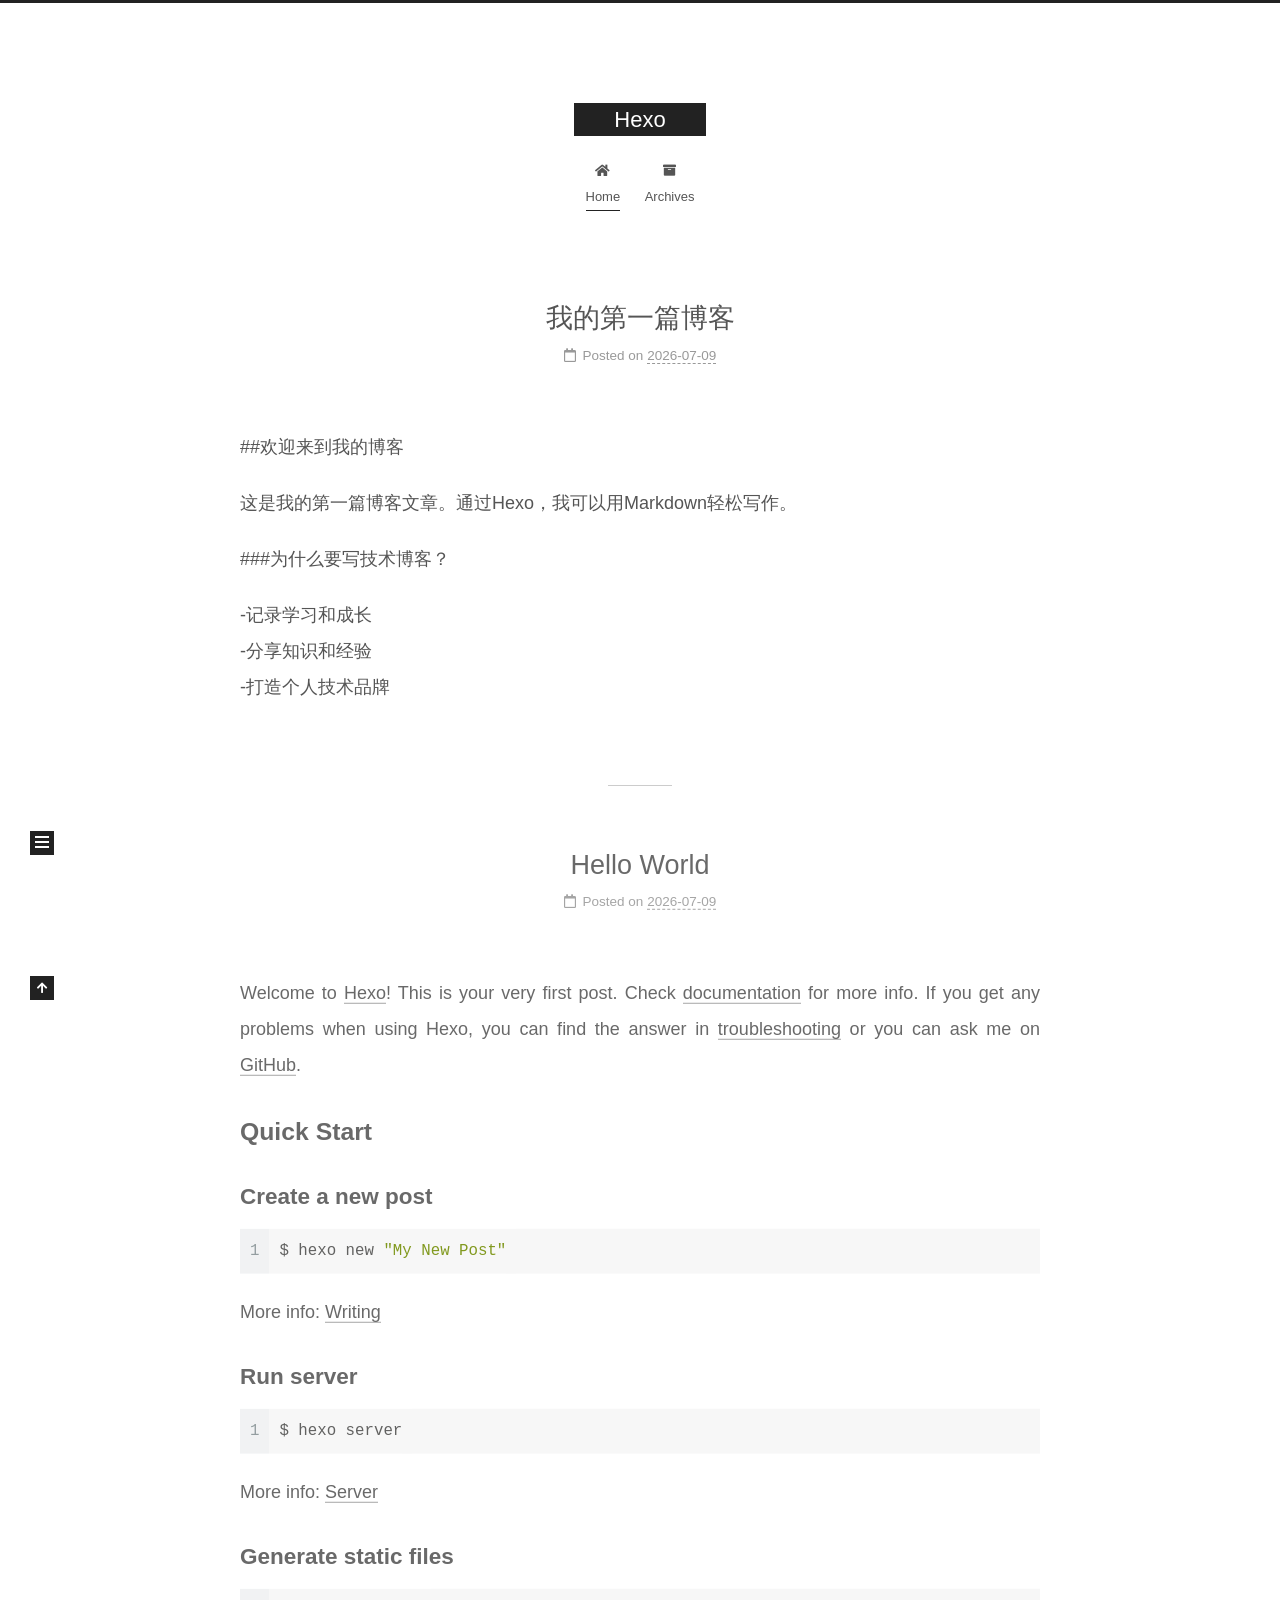
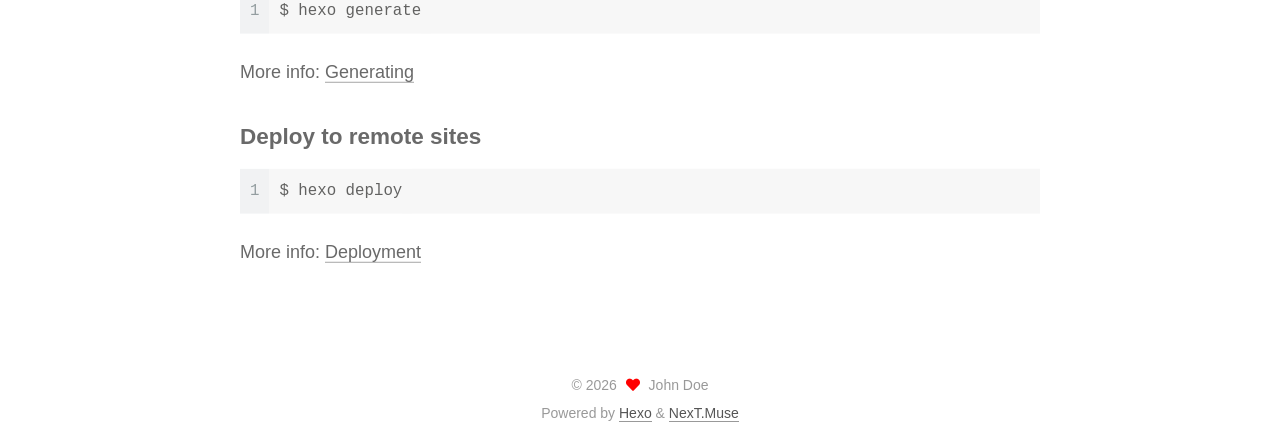
==== index.html @ 569d0880 "Site updated: 2026-07-10 00:35:17" ====
<!DOCTYPE html>
<html lang="en">
<head>
  <meta charset="UTF-8">
<meta name="viewport" content="width=device-width, initial-scale=1, maximum-scale=2">
<meta name="theme-color" content="#222">
<meta name="generator" content="Hexo 8.1.2">
  <link rel="apple-touch-icon" sizes="180x180" href="/images/apple-touch-icon-next.png">
  <link rel="icon" type="image/png" sizes="32x32" href="/images/favicon-32x32-next.png">
  <link rel="icon" type="image/png" sizes="16x16" href="/images/favicon-16x16-next.png">
  <link rel="mask-icon" href="/images/logo.svg" color="#222">

<link rel="stylesheet" href="/css/main.css">


<link rel="stylesheet" href="/lib/font-awesome/css/all.min.css">

<script id="hexo-configurations">
    var NexT = window.NexT || {};
    var CONFIG = {"hostname":"example.com","root":"/","scheme":"Muse","version":"7.8.0","exturl":false,"sidebar":{"position":"left","display":"post","padding":18,"offset":12,"onmobile":false},"copycode":{"enable":false,"show_result":false,"style":null},"back2top":{"enable":true,"sidebar":false,"scrollpercent":false},"bookmark":{"enable":false,"color":"#222","save":"auto"},"fancybox":false,"mediumzoom":false,"lazyload":false,"pangu":false,"comments":{"style":"tabs","active":null,"storage":true,"lazyload":false,"nav":null},"algolia":{"hits":{"per_page":10},"labels":{"input_placeholder":"Search for Posts","hits_empty":"We didn't find any results for the search: ${query}","hits_stats":"${hits} results found in ${time} ms"}},"localsearch":{"enable":false,"trigger":"auto","top_n_per_article":1,"unescape":false,"preload":false},"motion":{"enable":true,"async":false,"transition":{"post_block":"fadeIn","post_header":"slideDownIn","post_body":"slideDownIn","coll_header":"slideLeftIn","sidebar":"slideUpIn"}}};
  </script>

  <meta property="og:type" content="website">
<meta property="og:title" content="Hexo">
<meta property="og:url" content="http://example.com/index.html">
<meta property="og:site_name" content="Hexo">
<meta property="og:locale" content="en_US">
<meta property="article:author" content="John Doe">
<meta name="twitter:card" content="summary">

<link rel="canonical" href="http://example.com/">


<script id="page-configurations">
  // https://hexo.io/docs/variables.html
  CONFIG.page = {
    sidebar: "",
    isHome : true,
    isPost : false,
    lang   : 'en'
  };
</script>

  <title>Hexo</title>
  






  <noscript>
  <style>
  .use-motion .brand,
  .use-motion .menu-item,
  .sidebar-inner,
  .use-motion .post-block,
  .use-motion .pagination,
  .use-motion .comments,
  .use-motion .post-header,
  .use-motion .post-body,
  .use-motion .collection-header { opacity: initial; }

  .use-motion .site-title,
  .use-motion .site-subtitle {
    opacity: initial;
    top: initial;
  }

  .use-motion .logo-line-before i { left: initial; }
  .use-motion .logo-line-after i { right: initial; }
  </style>
</noscript>

</head>

<body itemscope itemtype="http://schema.org/WebPage">
  <div class="container use-motion">
    <div class="headband"></div>

    <header class="header" itemscope itemtype="http://schema.org/WPHeader">
      <div class="header-inner"><div class="site-brand-container">
  <div class="site-nav-toggle">
    <div class="toggle" aria-label="Toggle navigation bar">
      <span class="toggle-line toggle-line-first"></span>
      <span class="toggle-line toggle-line-middle"></span>
      <span class="toggle-line toggle-line-last"></span>
    </div>
  </div>

  <div class="site-meta">

    <a href="/" class="brand" rel="start">
      <span class="logo-line-before"><i></i></span>
      <h1 class="site-title">Hexo</h1>
      <span class="logo-line-after"><i></i></span>
    </a>
  </div>

  <div class="site-nav-right">
    <div class="toggle popup-trigger">
    </div>
  </div>
</div>




<nav class="site-nav">
  <ul id="menu" class="main-menu menu">
        <li class="menu-item menu-item-home">

    <a href="/" rel="section"><i class="fa fa-home fa-fw"></i>Home</a>

  </li>
        <li class="menu-item menu-item-archives">

    <a href="/archives/" rel="section"><i class="fa fa-archive fa-fw"></i>Archives</a>

  </li>
  </ul>
</nav>




</div>
    </header>

    
  <div class="back-to-top">
    <i class="fa fa-arrow-up"></i>
    <span>0%</span>
  </div>


    <main class="main">
      <div class="main-inner">
        <div class="content-wrap">
          

          <div class="content index posts-expand">
            
      
  
  
  <article itemscope itemtype="http://schema.org/Article" class="post-block" lang="en">
    <link itemprop="mainEntityOfPage" href="http://example.com/2026/07/09/%E6%88%91%E7%9A%84%E7%AC%AC%E4%B8%80%E7%AF%87%E5%8D%9A%E5%AE%A2/">

    <span hidden itemprop="author" itemscope itemtype="http://schema.org/Person">
      <meta itemprop="image" content="/images/avatar.gif">
      <meta itemprop="name" content="John Doe">
      <meta itemprop="description" content="">
    </span>

    <span hidden itemprop="publisher" itemscope itemtype="http://schema.org/Organization">
      <meta itemprop="name" content="Hexo">
    </span>
      <header class="post-header">
        <h2 class="post-title" itemprop="name headline">
          
            <a href="/2026/07/09/%E6%88%91%E7%9A%84%E7%AC%AC%E4%B8%80%E7%AF%87%E5%8D%9A%E5%AE%A2/" class="post-title-link" itemprop="url">我的第一篇博客</a>
        </h2>

        <div class="post-meta">
            <span class="post-meta-item">
              <span class="post-meta-item-icon">
                <i class="far fa-calendar"></i>
              </span>
              <span class="post-meta-item-text">Posted on</span>
              

              <time title="Created: 2026-07-09 19:30:33 / Modified: 23:44:43" itemprop="dateCreated datePublished" datetime="2026-07-09T19:30:33+08:00">2026-07-09</time>
            </span>

          

        </div>
      </header>

    
    
    
    <div class="post-body" itemprop="articleBody">

      
          <p>##欢迎来到我的博客</p>
<p>这是我的第一篇博客文章。通过Hexo，我可以用Markdown轻松写作。</p>
<p>###为什么要写技术博客？</p>
<p>-记录学习和成长<br>-分享知识和经验<br>-打造个人技术品牌</p>

      
    </div>

    
    
    
      <footer class="post-footer">
        <div class="post-eof"></div>
      </footer>
  </article>
  
  
  

      
  
  
  <article itemscope itemtype="http://schema.org/Article" class="post-block" lang="en">
    <link itemprop="mainEntityOfPage" href="http://example.com/2026/07/09/hello-world/">

    <span hidden itemprop="author" itemscope itemtype="http://schema.org/Person">
      <meta itemprop="image" content="/images/avatar.gif">
      <meta itemprop="name" content="John Doe">
      <meta itemprop="description" content="">
    </span>

    <span hidden itemprop="publisher" itemscope itemtype="http://schema.org/Organization">
      <meta itemprop="name" content="Hexo">
    </span>
      <header class="post-header">
        <h2 class="post-title" itemprop="name headline">
          
            <a href="/2026/07/09/hello-world/" class="post-title-link" itemprop="url">Hello World</a>
        </h2>

        <div class="post-meta">
            <span class="post-meta-item">
              <span class="post-meta-item-icon">
                <i class="far fa-calendar"></i>
              </span>
              <span class="post-meta-item-text">Posted on</span>

              <time title="Created: 2026-07-09 19:27:24" itemprop="dateCreated datePublished" datetime="2026-07-09T19:27:24+08:00">2026-07-09</time>
            </span>

          

        </div>
      </header>

    
    
    
    <div class="post-body" itemprop="articleBody">

      
          <p>Welcome to <a target="_blank" rel="noopener" href="https://hexo.io/">Hexo</a>! This is your very first post. Check <a target="_blank" rel="noopener" href="https://hexo.io/docs/">documentation</a> for more info. If you get any problems when using Hexo, you can find the answer in <a target="_blank" rel="noopener" href="https://hexo.io/docs/troubleshooting.html">troubleshooting</a> or you can ask me on <a target="_blank" rel="noopener" href="https://github.com/hexojs/hexo/issues">GitHub</a>.</p>
<h2 id="Quick-Start"><a href="#Quick-Start" class="headerlink" title="Quick Start"></a>Quick Start</h2><h3 id="Create-a-new-post"><a href="#Create-a-new-post" class="headerlink" title="Create a new post"></a>Create a new post</h3><figure class="highlight bash"><table><tr><td class="gutter"><pre><span class="line">1</span><br></pre></td><td class="code"><pre><span class="line">$ hexo new <span class="string">&quot;My New Post&quot;</span></span><br></pre></td></tr></table></figure>

<p>More info: <a target="_blank" rel="noopener" href="https://hexo.io/docs/writing.html">Writing</a></p>
<h3 id="Run-server"><a href="#Run-server" class="headerlink" title="Run server"></a>Run server</h3><figure class="highlight bash"><table><tr><td class="gutter"><pre><span class="line">1</span><br></pre></td><td class="code"><pre><span class="line">$ hexo server</span><br></pre></td></tr></table></figure>

<p>More info: <a target="_blank" rel="noopener" href="https://hexo.io/docs/server.html">Server</a></p>
<h3 id="Generate-static-files"><a href="#Generate-static-files" class="headerlink" title="Generate static files"></a>Generate static files</h3><figure class="highlight bash"><table><tr><td class="gutter"><pre><span class="line">1</span><br></pre></td><td class="code"><pre><span class="line">$ hexo generate</span><br></pre></td></tr></table></figure>

<p>More info: <a target="_blank" rel="noopener" href="https://hexo.io/docs/generating.html">Generating</a></p>
<h3 id="Deploy-to-remote-sites"><a href="#Deploy-to-remote-sites" class="headerlink" title="Deploy to remote sites"></a>Deploy to remote sites</h3><figure class="highlight bash"><table><tr><td class="gutter"><pre><span class="line">1</span><br></pre></td><td class="code"><pre><span class="line">$ hexo deploy</span><br></pre></td></tr></table></figure>

<p>More info: <a target="_blank" rel="noopener" href="https://hexo.io/docs/one-command-deployment.html">Deployment</a></p>

      
    </div>

    
    
    
      <footer class="post-footer">
        <div class="post-eof"></div>
      </footer>
  </article>
  
  
  


  



          </div>
          

<script>
  window.addEventListener('tabs:register', () => {
    let { activeClass } = CONFIG.comments;
    if (CONFIG.comments.storage) {
      activeClass = localStorage.getItem('comments_active') || activeClass;
    }
    if (activeClass) {
      let activeTab = document.querySelector(`a[href="#comment-${activeClass}"]`);
      if (activeTab) {
        activeTab.click();
      }
    }
  });
  if (CONFIG.comments.storage) {
    window.addEventListener('tabs:click', event => {
      if (!event.target.matches('.tabs-comment .tab-content .tab-pane')) return;
      let commentClass = event.target.classList[1];
      localStorage.setItem('comments_active', commentClass);
    });
  }
</script>

        </div>
          
  
  <div class="toggle sidebar-toggle">
    <span class="toggle-line toggle-line-first"></span>
    <span class="toggle-line toggle-line-middle"></span>
    <span class="toggle-line toggle-line-last"></span>
  </div>

  <aside class="sidebar">
    <div class="sidebar-inner">

      <ul class="sidebar-nav motion-element">
        <li class="sidebar-nav-toc">
          Table of Contents
        </li>
        <li class="sidebar-nav-overview">
          Overview
        </li>
      </ul>

      <!--noindex-->
      <div class="post-toc-wrap sidebar-panel">
      </div>
      <!--/noindex-->

      <div class="site-overview-wrap sidebar-panel">
        <div class="site-author motion-element" itemprop="author" itemscope itemtype="http://schema.org/Person">
  <p class="site-author-name" itemprop="name">John Doe</p>
  <div class="site-description" itemprop="description"></div>
</div>
<div class="site-state-wrap motion-element">
  <nav class="site-state">
      <div class="site-state-item site-state-posts">
          <a href="/archives/">
        
          <span class="site-state-item-count">2</span>
          <span class="site-state-item-name">posts</span>
        </a>
      </div>
  </nav>
</div>



      </div>

    </div>
  </aside>
  <div id="sidebar-dimmer"></div>


      </div>
    </main>

    <footer class="footer">
      <div class="footer-inner">
        

        

<div class="copyright">
  
  &copy; 
  <span itemprop="copyrightYear">2026</span>
  <span class="with-love">
    <i class="fa fa-heart"></i>
  </span>
  <span class="author" itemprop="copyrightHolder">John Doe</span>
</div>
  <div class="powered-by">Powered by <a href="https://hexo.io/" class="theme-link" rel="noopener" target="_blank">Hexo</a> & <a href="https://muse.theme-next.org/" class="theme-link" rel="noopener" target="_blank">NexT.Muse</a>
  </div>

        








      </div>
    </footer>
  </div>

  
  <script src="/lib/anime.min.js"></script>
  <script src="/lib/velocity/velocity.min.js"></script>
  <script src="/lib/velocity/velocity.ui.min.js"></script>

<script src="/js/utils.js"></script>

<script src="/js/motion.js"></script>


<script src="/js/schemes/muse.js"></script>


<script src="/js/next-boot.js"></script>




  















  

  

</body>
</html>
---- css/main.css ----
:root {
  --body-bg-color: #fff;
  --content-bg-color: #fff;
  --card-bg-color: #f5f5f5;
  --text-color: #555;
  --blockquote-color: #666;
  --link-color: #555;
  --link-hover-color: #222;
  --brand-color: #fff;
  --brand-hover-color: #fff;
  --table-row-odd-bg-color: #f9f9f9;
  --table-row-hover-bg-color: #f5f5f5;
  --menu-item-bg-color: #f5f5f5;
  --btn-default-bg: #222;
  --btn-default-color: #fff;
  --btn-default-border-color: #222;
  --btn-default-hover-bg: #fff;
  --btn-default-hover-color: #222;
  --btn-default-hover-border-color: #222;
}
html {
  line-height: 1.15; /* 1 */
  -webkit-text-size-adjust: 100%; /* 2 */
}
body {
  margin: 0;
}
main {
  display: block;
}
h1 {
  font-size: 2em;
  margin: 0.67em 0;
}
hr {
  box-sizing: content-box; /* 1 */
  height: 0; /* 1 */
  overflow: visible; /* 2 */
}
pre {
  font-family: monospace, monospace; /* 1 */
  font-size: 1em; /* 2 */
}
a {
  background: transparent;
}
abbr[title] {
  border-bottom: none; /* 1 */
  text-decoration: underline; /* 2 */
  text-decoration: underline dotted; /* 2 */
}
b,
strong {
  font-weight: bolder;
}
code,
kbd,
samp {
  font-family: monospace, monospace; /* 1 */
  font-size: 1em; /* 2 */
}
small {
  font-size: 80%;
}
sub,
sup {
  font-size: 75%;
  line-height: 0;
  position: relative;
  vertical-align: baseline;
}
sub {
  bottom: -0.25em;
}
sup {
  top: -0.5em;
}
img {
  border-style: none;
}
button,
input,
optgroup,
select,
textarea {
  font-family: inherit; /* 1 */
  font-size: 100%; /* 1 */
  line-height: 1.15; /* 1 */
  margin: 0; /* 2 */
}
button,
input {
/* 1 */
  overflow: visible;
}
button,
select {
/* 1 */
  text-transform: none;
}
button,
[type='button'],
[type='reset'],
[type='submit'] {
  -webkit-appearance: button;
}
button::-moz-focus-inner,
[type='button']::-moz-focus-inner,
[type='reset']::-moz-focus-inner,
[type='submit']::-moz-focus-inner {
  border-style: none;
  padding: 0;
}
button:-moz-focusring,
[type='button']:-moz-focusring,
[type='reset']:-moz-focusring,
[type='submit']:-moz-focusring {
  outline: 1px dotted ButtonText;
}
fieldset {
  padding: 0.35em 0.75em 0.625em;
}
legend {
  box-sizing: border-box; /* 1 */
  color: inherit; /* 2 */
  display: table; /* 1 */
  max-width: 100%; /* 1 */
  padding: 0; /* 3 */
  white-space: normal; /* 1 */
}
progress {
  vertical-align: baseline;
}
textarea {
  overflow: auto;
}
[type='checkbox'],
[type='radio'] {
  box-sizing: border-box; /* 1 */
  padding: 0; /* 2 */
}
[type='number']::-webkit-inner-spin-button,
[type='number']::-webkit-outer-spin-button {
  height: auto;
}
[type='search'] {
  outline-offset: -2px; /* 2 */
  -webkit-appearance: textfield; /* 1 */
}
[type='search']::-webkit-search-decoration {
  -webkit-appearance: none;
}
::-webkit-file-upload-button {
  font: inherit; /* 2 */
  -webkit-appearance: button; /* 1 */
}
details {
  display: block;
}
summary {
  display: list-item;
}
template {
  display: none;
}
[hidden] {
  display: none;
}
::selection {
  background: #262a30;
  color: #eee;
}
html,
body {
  height: 100%;
}
body {
  background: var(--body-bg-color);
  color: var(--text-color);
  font-family: 'Lato', "PingFang SC", "Microsoft YaHei", sans-serif;
  font-size: 1em;
  line-height: 2;
}
@media (max-width: 991px) {
  body {
    padding-left: 0 !important;
    padding-right: 0 !important;
  }
}
h1,
h2,
h3,
h4,
h5,
h6 {
  font-family: 'Lato', "PingFang SC", "Microsoft YaHei", sans-serif;
  font-weight: bold;
  line-height: 1.5;
  margin: 20px 0 15px;
}
h1 {
  font-size: 1.5em;
}
h2 {
  font-size: 1.375em;
}
h3 {
  font-size: 1.25em;
}
h4 {
  font-size: 1.125em;
}
h5 {
  font-size: 1em;
}
h6 {
  font-size: 0.875em;
}
p {
  margin: 0 0 20px 0;
}
a,
span.exturl {
  border-bottom: 1px solid #999;
  color: var(--link-color);
  outline: 0;
  text-decoration: none;
  overflow-wrap: break-word;
  word-wrap: break-word;
  cursor: pointer;
}
a:hover,
span.exturl:hover {
  border-bottom-color: var(--link-hover-color);
  color: var(--link-hover-color);
}
iframe,
img,
video {
  display: block;
  margin-left: auto;
  margin-right: auto;
  max-width: 100%;
}
hr {
  background-image: repeating-linear-gradient(-45deg, #ddd, #ddd 4px, transparent 4px, transparent 8px);
  border: 0;
  height: 3px;
  margin: 40px 0;
}
blockquote {
  border-left: 4px solid #ddd;
  color: var(--blockquote-color);
  margin: 0;
  padding: 0 15px;
}
blockquote cite::before {
  content: '-';
  padding: 0 5px;
}
dt {
  font-weight: bold;
}
dd {
  margin: 0;
  padding: 0;
}
kbd {
  background-color: #f5f5f5;
  background-image: linear-gradient(#eee, #fff, #eee);
  border: 1px solid #ccc;
  border-radius: 0.2em;
  box-shadow: 0.1em 0.1em 0.2em rgba(0,0,0,0.1);
  color: #555;
  font-family: inherit;
  padding: 0.1em 0.3em;
  white-space: nowrap;
}
.table-container {
  overflow: auto;
}
table {
  border-collapse: collapse;
  border-spacing: 0;
  font-size: 0.875em;
  margin: 0 0 20px 0;
  width: 100%;
}
tbody tr:nth-of-type(odd) {
  background: var(--table-row-odd-bg-color);
}
tbody tr:hover {
  background: var(--table-row-hover-bg-color);
}
caption,
th,
td {
  font-weight: normal;
  padding: 8px;
  vertical-align: middle;
}
th,
td {
  border: 1px solid #ddd;
  border-bottom: 3px solid #ddd;
}
th {
  font-weight: 700;
  padding-bottom: 10px;
}
td {
  border-bottom-width: 1px;
}
.btn {
  background: var(--btn-default-bg);
  border: 2px solid var(--btn-default-border-color);
  border-radius: 0;
  color: var(--btn-default-color);
  display: inline-block;
  font-size: 0.875em;
  line-height: 2;
  padding: 0 20px;
  text-decoration: none;
  transition-property: background-color;
  transition-delay: 0s;
  transition-duration: 0.2s;
  transition-timing-function: ease-in-out;
}
.btn:hover {
  background: var(--btn-default-hover-bg);
  border-color: var(--btn-default-hover-border-color);
  color: var(--btn-default-hover-color);
}
.btn + .btn {
  margin: 0 0 8px 8px;
}
.btn .fa-fw {
  text-align: left;
  width: 1.285714285714286em;
}
.toggle {
  line-height: 0;
}
.toggle .toggle-line {
  background: #fff;
  display: inline-block;
  height: 2px;
  left: 0;
  position: relative;
  top: 0;
  transition: all 0.4s;
  vertical-align: top;
  width: 100%;
}
.toggle .toggle-line:not(:first-child) {
  margin-top: 3px;
}
.toggle.toggle-arrow .toggle-line-first {
  left: 50%;
  top: 2px;
  transform: rotate(45deg);
  width: 50%;
}
.toggle.toggle-arrow .toggle-line-middle {
  left: 2px;
  width: 90%;
}
.toggle.toggle-arrow .toggle-line-last {
  left: 50%;
  top: -2px;
  transform: rotate(-45deg);
  width: 50%;
}
.toggle.toggle-close .toggle-line-first {
  transform: rotate(-45deg);
  top: 5px;
}
.toggle.toggle-close .toggle-line-middle {
  opacity: 0;
}
.toggle.toggle-close .toggle-line-last {
  transform: rotate(45deg);
  top: -5px;
}
.highlight,
pre {
  background: #f7f7f7;
  color: #4d4d4c;
  line-height: 1.6;
  margin: 0 auto 20px;
}
pre,
code {
  font-family: consolas, Menlo, monospace, "PingFang SC", "Microsoft YaHei";
}
code {
  background: #eee;
  border-radius: 3px;
  color: #555;
  padding: 2px 4px;
  overflow-wrap: break-word;
  word-wrap: break-word;
}
.highlight *::selection {
  background: #d6d6d6;
}
.highlight pre {
  border: 0;
  margin: 0;
  padding: 10px 0;
}
.highlight table {
  border: 0;
  margin: 0;
  width: auto;
}
.highlight td {
  border: 0;
  padding: 0;
}
.highlight figcaption {
  background: #eff2f3;
  color: #4d4d4c;
  display: flex;
  font-size: 0.875em;
  justify-content: space-between;
  line-height: 1.2;
  padding: 0.5em;
}
.highlight figcaption a {
  color: #4d4d4c;
}
.highlight figcaption a:hover {
  border-bottom-color: #4d4d4c;
}
.highlight .gutter {
  -moz-user-select: none;
  -ms-user-select: none;
  -webkit-user-select: none;
  user-select: none;
}
.highlight .gutter pre {
  background: #eff2f3;
  color: #869194;
  padding-left: 10px;
  padding-right: 10px;
  text-align: right;
}
.highlight .code pre {
  background: #f7f7f7;
  padding-left: 10px;
  width: 100%;
}
.gist table {
  width: auto;
}
.gist table td {
  border: 0;
}
pre {
  overflow: auto;
  padding: 10px;
}
pre code {
  background: none;
  color: #4d4d4c;
  font-size: 0.875em;
  padding: 0;
  text-shadow: none;
}
pre .deletion {
  background: #fdd;
}
pre .addition {
  background: #dfd;
}
pre .meta {
  color: #eab700;
  -moz-user-select: none;
  -ms-user-select: none;
  -webkit-user-select: none;
  user-select: none;
}
pre .comment {
  color: #8e908c;
}
pre .variable,
pre .attribute,
pre .tag,
pre .name,
pre .regexp,
pre .ruby .constant,
pre .xml .tag .title,
pre .xml .pi,
pre .xml .doctype,
pre .html .doctype,
pre .css .id,
pre .css .class,
pre .css .pseudo {
  color: #c82829;
}
pre .number,
pre .preprocessor,
pre .built_in,
pre .builtin-name,
pre .literal,
pre .params,
pre .constant,
pre .command {
  color: #f5871f;
}
pre .ruby .class .title,
pre .css .rules .attribute,
pre .string,
pre .symbol,
pre .value,
pre .inheritance,
pre .header,
pre .ruby .symbol,
pre .xml .cdata,
pre .special,
pre .formula {
  color: #718c00;
}
pre .title,
pre .css .hexcolor {
  color: #3e999f;
}
pre .function,
pre .python .decorator,
pre .python .title,
pre .ruby .function .title,
pre .ruby .title .keyword,
pre .perl .sub,
pre .javascript .title,
pre .coffeescript .title {
  color: #4271ae;
}
pre .keyword,
pre .javascript .function {
  color: #8959a8;
}
.blockquote-center {
  border-left: none;
  margin: 40px 0;
  padding: 0;
  position: relative;
  text-align: center;
}
.blockquote-center .fa {
  display: block;
  opacity: 0.6;
  position: absolute;
  width: 100%;
}
.blockquote-center .fa-quote-left {
  border-top: 1px solid #ccc;
  text-align: left;
  top: -20px;
}
.blockquote-center .fa-quote-right {
  border-bottom: 1px solid #ccc;
  text-align: right;
  bottom: -20px;
}
.blockquote-center p,
.blockquote-center div {
  text-align: center;
}
.post-body .group-picture img {
  margin: 0 auto;
  padding: 0 3px;
}
.group-picture-row {
  margin-bottom: 6px;
  overflow: hidden;
}
.group-picture-column {
  float: left;
  margin-bottom: 10px;
}
.post-body .label {
  color: #555;
  display: inline;
  padding: 0 2px;
}
.post-body .label.default {
  background: #f0f0f0;
}
.post-body .label.primary {
  background: #efe6f7;
}
.post-body .label.info {
  background: #e5f2f8;
}
.post-body .label.success {
  background: #e7f4e9;
}
.post-body .label.warning {
  background: #fcf6e1;
}
.post-body .label.danger {
  background: #fae8eb;
}
.post-body .tabs {
  margin-bottom: 20px;
}
.post-body .tabs,
.tabs-comment {
  display: block;
  padding-top: 10px;
  position: relative;
}
.post-body .tabs ul.nav-tabs,
.tabs-comment ul.nav-tabs {
  display: flex;
  flex-wrap: wrap;
  margin: 0;
  margin-bottom: -1px;
  padding: 0;
}
@media (max-width: 413px) {
  .post-body .tabs ul.nav-tabs,
  .tabs-comment ul.nav-tabs {
    display: block;
    margin-bottom: 5px;
  }
}
.post-body .tabs ul.nav-tabs li.tab,
.tabs-comment ul.nav-tabs li.tab {
  border-bottom: 1px solid #ddd;
  border-left: 1px solid transparent;
  border-right: 1px solid transparent;
  border-top: 3px solid transparent;
  flex-grow: 1;
  list-style-type: none;
  border-radius: 0 0 0 0;
}
@media (max-width: 413px) {
  .post-body .tabs ul.nav-tabs li.tab,
  .tabs-comment ul.nav-tabs li.tab {
    border-bottom: 1px solid transparent;
    border-left: 3px solid transparent;
    border-right: 1px solid transparent;
    border-top: 1px solid transparent;
  }
}
@media (max-width: 413px) {
  .post-body .tabs ul.nav-tabs li.tab,
  .tabs-comment ul.nav-tabs li.tab {
    border-radius: 0;
  }
}
.post-body .tabs ul.nav-tabs li.tab a,
.tabs-comment ul.nav-tabs li.tab a {
  border-bottom: initial;
  display: block;
  line-height: 1.8;
  outline: 0;
  padding: 0.25em 0.75em;
  text-align: center;
  transition-delay: 0s;
  transition-duration: 0.2s;
  transition-timing-function: ease-out;
}
.post-body .tabs ul.nav-tabs li.tab a i,
.tabs-comment ul.nav-tabs li.tab a i {
  width: 1.285714285714286em;
}
.post-body .tabs ul.nav-tabs li.tab.active,
.tabs-comment ul.nav-tabs li.tab.active {
  border-bottom: 1px solid transparent;
  border-left: 1px solid #ddd;
  border-right: 1px solid #ddd;
  border-top: 3px solid #fc6423;
}
@media (max-width: 413px) {
  .post-body .tabs ul.nav-tabs li.tab.active,
  .tabs-comment ul.nav-tabs li.tab.active {
    border-bottom: 1px solid #ddd;
    border-left: 3px solid #fc6423;
    border-right: 1px solid #ddd;
    border-top: 1px solid #ddd;
  }
}
.post-body .tabs ul.nav-tabs li.tab.active a,
.tabs-comment ul.nav-tabs li.tab.active a {
  color: var(--link-color);
  cursor: default;
}
.post-body .tabs .tab-content .tab-pane,
.tabs-comment .tab-content .tab-pane {
  border: 1px solid #ddd;
  border-top: 0;
  padding: 20px 20px 0 20px;
  border-radius: 0;
}
.post-body .tabs .tab-content .tab-pane:not(.active),
.tabs-comment .tab-content .tab-pane:not(.active) {
  display: none;
}
.post-body .tabs .tab-content .tab-pane.active,
.tabs-comment .tab-content .tab-pane.active {
  display: block;
}
.post-body .tabs .tab-content .tab-pane.active:nth-of-type(1),
.tabs-comment .tab-content .tab-pane.active:nth-of-type(1) {
  border-radius: 0 0 0 0;
}
@media (max-width: 413px) {
  .post-body .tabs .tab-content .tab-pane.active:nth-of-type(1),
  .tabs-comment .tab-content .tab-pane.active:nth-of-type(1) {
    border-radius: 0;
  }
}
.post-body .note {
  border-radius: 3px;
  margin-bottom: 20px;
  padding: 1em;
  position: relative;
  border: 1px solid #eee;
  border-left-width: 5px;
}
.post-body .note h2,
.post-body .note h3,
.post-body .note h4,
.post-body .note h5,
.post-body .note h6 {
  margin-top: 0;
  border-bottom: initial;
  margin-bottom: 0;
  padding-top: 0;
}
.post-body .note p:first-child,
.post-body .note ul:first-child,
.post-body .note ol:first-child,
.post-body .note table:first-child,
.post-body .note pre:first-child,
.post-body .note blockquote:first-child,
.post-body .note img:first-child {
  margin-top: 0;
}
.post-body .note p:last-child,
.post-body .note ul:last-child,
.post-body .note ol:last-child,
.post-body .note table:last-child,
.post-body .note pre:last-child,
.post-body .note blockquote:last-child,
.post-body .note img:last-child {
  margin-bottom: 0;
}
.post-body .note.default {
  border-left-color: #777;
}
.post-body .note.default h2,
.post-body .note.default h3,
.post-body .note.default h4,
.post-body .note.default h5,
.post-body .note.default h6 {
  color: #777;
}
.post-body .note.primary {
  border-left-color: #6f42c1;
}
.post-body .note.primary h2,
.post-body .note.primary h3,
.post-body .note.primary h4,
.post-body .note.primary h5,
.post-body .note.primary h6 {
  color: #6f42c1;
}
.post-body .note.info {
  border-left-color: #428bca;
}
.post-body .note.info h2,
.post-body .note.info h3,
.post-body .note.info h4,
.post-body .note.info h5,
.post-body .note.info h6 {
  color: #428bca;
}
.post-body .note.success {
  border-left-color: #5cb85c;
}
.post-body .note.success h2,
.post-body .note.success h3,
.post-body .note.success h4,
.post-body .note.success h5,
.post-body .note.success h6 {
  color: #5cb85c;
}
.post-body .note.warning {
  border-left-color: #f0ad4e;
}
.post-body .note.warning h2,
.post-body .note.warning h3,
.post-body .note.warning h4,
.post-body .note.warning h5,
.post-body .note.warning h6 {
  color: #f0ad4e;
}
.post-body .note.danger {
  border-left-color: #d9534f;
}
.post-body .note.danger h2,
.post-body .note.danger h3,
.post-body .note.danger h4,
.post-body .note.danger h5,
.post-body .note.danger h6 {
  color: #d9534f;
}
.pagination .prev,
.pagination .next,
.pagination .page-number,
.pagination .space {
  display: inline-block;
  margin: 0 10px;
  padding: 0 11px;
  position: relative;
  top: -1px;
}
@media (max-width: 767px) {
  .pagination .prev,
  .pagination .next,
  .pagination .page-number,
  .pagination .space {
    margin: 0 5px;
  }
}
.pagination {
  border-top: 1px solid #eee;
  margin: 120px 0 0;
  text-align: center;
}
.pagination .prev,
.pagination .next,
.pagination .page-number {
  border-bottom: 0;
  border-top: 1px solid #eee;
  transition-property: border-color;
  transition-delay: 0s;
  transition-duration: 0.2s;
  transition-timing-function: ease-in-out;
}
.pagination .prev:hover,
.pagination .next:hover,
.pagination .page-number:hover {
  border-top-color: #222;
}
.pagination .space {
  margin: 0;
  padding: 0;
}
.pagination .prev {
  margin-left: 0;
}
.pagination .next {
  margin-right: 0;
}
.pagination .page-number.current {
  background: #ccc;
  border-top-color: #ccc;
  color: #fff;
}
@media (max-width: 767px) {
  .pagination {
    border-top: none;
  }
  .pagination .prev,
  .pagination .next,
  .pagination .page-number {
    border-bottom: 1px solid #eee;
    border-top: 0;
    margin-bottom: 10px;
    padding: 0 10px;
  }
  .pagination .prev:hover,
  .pagination .next:hover,
  .pagination .page-number:hover {
    border-bottom-color: #222;
  }
}
.comments {
  margin-top: 60px;
  overflow: hidden;
}
.comment-button-group {
  display: flex;
  flex-wrap: wrap-reverse;
  justify-content: center;
  margin: 1em 0;
}
.comment-button-group .comment-button {
  margin: 0.1em 0.2em;
}
.comment-button-group .comment-button.active {
  background: var(--btn-default-hover-bg);
  border-color: var(--btn-default-hover-border-color);
  color: var(--btn-default-hover-color);
}
.comment-position {
  display: none;
}
.comment-position.active {
  display: block;
}
.tabs-comment {
  background: var(--content-bg-color);
  margin-top: 4em;
  padding-top: 0;
}
.tabs-comment .comments {
  border: 0;
  box-shadow: none;
  margin-top: 0;
  padding-top: 0;
}
.container {
  min-height: 100%;
  position: relative;
}
.main-inner {
  margin: 0 auto;
  width: 700px;
}
@media (min-width: 1200px) {
  .main-inner {
    width: 800px;
  }
}
@media (min-width: 1600px) {
  .main-inner {
    width: 900px;
  }
}
@media (max-width: 767px) {
  .content-wrap {
    padding: 0 20px;
  }
}
.header {
  background: transparent;
}
.header-inner {
  margin: 0 auto;
  width: 700px;
}
@media (min-width: 1200px) {
  .header-inner {
    width: 800px;
  }
}
@media (min-width: 1600px) {
  .header-inner {
    width: 900px;
  }
}
.site-brand-container {
  display: flex;
  flex-shrink: 0;
  padding: 0 10px;
}
.headband {
  background: #222;
  height: 3px;
}
.site-meta {
  flex-grow: 1;
  text-align: center;
}
@media (max-width: 767px) {
  .site-meta {
    text-align: center;
  }
}
.brand {
  border-bottom: none;
  color: var(--brand-color);
  display: inline-block;
  line-height: 1.375em;
  padding: 0 40px;
  position: relative;
}
.brand:hover {
  color: var(--brand-hover-color);
}
.site-title {
  font-family: 'Lato', "PingFang SC", "Microsoft YaHei", sans-serif;
  font-size: 1.375em;
  font-weight: normal;
  margin: 0;
}
.site-subtitle {
  color: #999;
  font-size: 0.8125em;
  margin: 10px 0;
}
.use-motion .brand {
  opacity: 0;
}
.use-motion .site-title,
.use-motion .site-subtitle,
.use-motion .custom-logo-image {
  opacity: 0;
  position: relative;
  top: -10px;
}
.site-nav-toggle,
.site-nav-right {
  display: none;
}
@media (max-width: 767px) {
  .site-nav-toggle,
  .site-nav-right {
    display: flex;
    flex-direction: column;
    justify-content: center;
  }
}
.site-nav-toggle .toggle,
.site-nav-right .toggle {
  color: var(--text-color);
  padding: 10px;
  width: 22px;
}
.site-nav-toggle .toggle .toggle-line,
.site-nav-right .toggle .toggle-line {
  background: var(--text-color);
  border-radius: 1px;
}
.site-nav {
  display: block;
}
@media (max-width: 767px) {
  .site-nav {
    clear: both;
    display: none;
  }
}
.site-nav.site-nav-on {
  display: block;
}
.menu {
  margin-top: 20px;
  padding-left: 0;
  text-align: center;
}
.menu-item {
  display: inline-block;
  list-style: none;
  margin: 0 10px;
}
@media (max-width: 767px) {
  .menu-item {
    display: block;
    margin-top: 10px;
  }
  .menu-item.menu-item-search {
    display: none;
  }
}
.menu-item a,
.menu-item span.exturl {
  border-bottom: 0;
  display: block;
  font-size: 0.8125em;
  transition-property: border-color;
  transition-delay: 0s;
  transition-duration: 0.2s;
  transition-timing-function: ease-in-out;
}
@media (hover: none) {
  .menu-item a:hover,
  .menu-item span.exturl:hover {
    border-bottom-color: transparent !important;
  }
}
.menu-item .fa,
.menu-item .fab,
.menu-item .far,
.menu-item .fas {
  margin-right: 8px;
}
.menu-item .badge {
  display: inline-block;
  font-weight: bold;
  line-height: 1;
  margin-left: 0.35em;
  margin-top: 0.35em;
  text-align: center;
  white-space: nowrap;
}
@media (max-width: 767px) {
  .menu-item .badge {
    float: right;
    margin-left: 0;
  }
}
.menu-item-active a,
.menu .menu-item a:hover,
.menu .menu-item span.exturl:hover {
  background: var(--menu-item-bg-color);
}
.use-motion .menu-item {
  opacity: 0;
}
.sidebar {
  background: #222;
  bottom: 0;
  box-shadow: inset 0 2px 6px #000;
  position: fixed;
  top: 0;
}
@media (max-width: 991px) {
  .sidebar {
    display: none;
  }
}
.sidebar-inner {
  color: #999;
  padding: 18px 10px;
  text-align: center;
}
.cc-license {
  margin-top: 10px;
  text-align: center;
}
.cc-license .cc-opacity {
  border-bottom: none;
  opacity: 0.7;
}
.cc-license .cc-opacity:hover {
  opacity: 0.9;
}
.cc-license img {
  display: inline-block;
}
.site-author-image {
  border: 2px solid #333;
  display: block;
  margin: 0 auto;
  max-width: 96px;
  padding: 2px;
}
.site-author-name {
  color: #f5f5f5;
  font-weight: normal;
  margin: 5px 0 0;
  text-align: center;
}
.site-description {
  color: #999;
  font-size: 1em;
  margin-top: 5px;
  text-align: center;
}
.links-of-author {
  margin-top: 15px;
}
.links-of-author a,
.links-of-author span.exturl {
  border-bottom-color: #555;
  display: inline-block;
  font-size: 0.8125em;
  margin-bottom: 10px;
  margin-right: 10px;
  vertical-align: middle;
}
.links-of-author a::before,
.links-of-author span.exturl::before {
  background: #99009a;
  border-radius: 50%;
  content: ' ';
  display: inline-block;
  height: 4px;
  margin-right: 3px;
  vertical-align: middle;
  width: 4px;
}
.sidebar-button {
  margin-top: 15px;
}
.sidebar-button a {
  border: 1px solid #fc6423;
  border-radius: 4px;
  color: #fc6423;
  display: inline-block;
  padding: 0 15px;
}
.sidebar-button a .fa,
.sidebar-button a .fab,
.sidebar-button a .far,
.sidebar-button a .fas {
  margin-right: 5px;
}
.sidebar-button a:hover {
  background: #fc6423;
  border: 1px solid #fc6423;
  color: #fff;
}
.sidebar-button a:hover .fa,
.sidebar-button a:hover .fab,
.sidebar-button a:hover .far,
.sidebar-button a:hover .fas {
  color: #fff;
}
.links-of-blogroll {
  font-size: 0.8125em;
  margin-top: 10px;
}
.links-of-blogroll-title {
  font-size: 0.875em;
  font-weight: 600;
  margin-top: 0;
}
.links-of-blogroll-list {
  list-style: none;
  margin: 0;
  padding: 0;
}
#sidebar-dimmer {
  display: none;
}
@media (max-width: 767px) {
  #sidebar-dimmer {
    background: #000;
    display: block;
    height: 100%;
    left: 100%;
    opacity: 0;
    position: fixed;
    top: 0;
    width: 100%;
    z-index: 1100;
  }
  .sidebar-active + #sidebar-dimmer {
    opacity: 0.7;
    transform: translateX(-100%);
    transition: opacity 0.5s;
  }
}
.sidebar-nav {
  margin: 0;
  padding-bottom: 20px;
  padding-left: 0;
}
.sidebar-nav li {
  border-bottom: 1px solid transparent;
  color: #666;
  cursor: pointer;
  display: inline-block;
  font-size: 0.875em;
}
.sidebar-nav li.sidebar-nav-overview {
  margin-left: 10px;
}
.sidebar-nav li:hover {
  color: #f5f5f5;
}
.sidebar-nav .sidebar-nav-active {
  border-bottom-color: #87daff;
  color: #87daff;
}
.sidebar-nav .sidebar-nav-active:hover {
  color: #87daff;
}
.sidebar-panel {
  display: none;
  overflow-x: hidden;
  overflow-y: auto;
}
.sidebar-panel-active {
  display: block;
}
.sidebar-toggle {
  background: #222;
  bottom: 45px;
  cursor: pointer;
  height: 14px;
  left: 30px;
  padding: 5px;
  position: fixed;
  width: 14px;
  z-index: 1300;
}
@media (max-width: 991px) {
  .sidebar-toggle {
    left: 20px;
    opacity: 0.8;
    display: none;
  }
}
.sidebar-toggle:hover .toggle-line {
  background: #87daff;
}
.post-toc {
  font-size: 0.875em;
}
.post-toc ol {
  list-style: none;
  margin: 0;
  padding: 0 2px 5px 10px;
  text-align: left;
}
.post-toc ol > ol {
  padding-left: 0;
}
.post-toc ol a {
  transition-property: all;
  transition-delay: 0s;
  transition-duration: 0.2s;
  transition-timing-function: ease-in-out;
}
.post-toc .nav-item {
  line-height: 1.8;
  overflow: hidden;
  text-overflow: ellipsis;
  white-space: nowrap;
}
.post-toc .nav .nav-child {
  display: none;
}
.post-toc .nav .active > .nav-child {
  display: block;
}
.post-toc .nav .active-current > .nav-child {
  display: block;
}
.post-toc .nav .active-current > .nav-child > .nav-item {
  display: block;
}
.post-toc .nav .active > a {
  border-bottom-color: #87daff;
  color: #87daff;
}
.post-toc .nav .active-current > a {
  color: #87daff;
}
.post-toc .nav .active-current > a:hover {
  color: #87daff;
}
.site-state {
  display: flex;
  justify-content: center;
  line-height: 1.4;
  margin-top: 10px;
  overflow: hidden;
  text-align: center;
  white-space: nowrap;
}
.site-state-item {
  padding: 0 15px;
}
.site-state-item:not(:first-child) {
  border-left: 1px solid #333;
}
.site-state-item a {
  border-bottom: none;
}
.site-state-item-count {
  display: block;
  font-size: 1.25em;
  font-weight: 600;
  text-align: center;
}
.site-state-item-name {
  color: inherit;
  font-size: 0.875em;
}
.footer {
  color: #999;
  font-size: 0.875em;
  padding: 20px 0;
}
.footer.footer-fixed {
  bottom: 0;
  left: 0;
  position: absolute;
  right: 0;
}
.footer-inner {
  box-sizing: border-box;
  margin: 0 auto;
  text-align: center;
  width: 700px;
}
@media (min-width: 1200px) {
  .footer-inner {
    width: 800px;
  }
}
@media (min-width: 1600px) {
  .footer-inner {
    width: 900px;
  }
}
.languages {
  display: inline-block;
  font-size: 1.125em;
  position: relative;
}
.languages .lang-select-label span {
  margin: 0 0.5em;
}
.languages .lang-select {
  height: 100%;
  left: 0;
  opacity: 0;
  position: absolute;
  top: 0;
  width: 100%;
}
.with-love {
  color: #ff0000;
  display: inline-block;
  margin: 0 5px;
}
.powered-by,
.theme-info {
  display: inline-block;
}
@-moz-keyframes iconAnimate {
  0%, 100% {
    transform: scale(1);
  }
  10%, 30% {
    transform: scale(0.9);
  }
  20%, 40%, 60%, 80% {
    transform: scale(1.1);
  }
  50%, 70% {
    transform: scale(1.1);
  }
}
@-webkit-keyframes iconAnimate {
  0%, 100% {
    transform: scale(1);
  }
  10%, 30% {
    transform: scale(0.9);
  }
  20%, 40%, 60%, 80% {
    transform: scale(1.1);
  }
  50%, 70% {
    transform: scale(1.1);
  }
}
@-o-keyframes iconAnimate {
  0%, 100% {
    transform: scale(1);
  }
  10%, 30% {
    transform: scale(0.9);
  }
  20%, 40%, 60%, 80% {
    transform: scale(1.1);
  }
  50%, 70% {
    transform: scale(1.1);
  }
}
@keyframes iconAnimate {
  0%, 100% {
    transform: scale(1);
  }
  10%, 30% {
    transform: scale(0.9);
  }
  20%, 40%, 60%, 80% {
    transform: scale(1.1);
  }
  50%, 70% {
    transform: scale(1.1);
  }
}
.back-to-top {
  font-size: 12px;
  text-align: center;
  transition-delay: 0s;
  transition-duration: 0.2s;
  transition-timing-function: ease-in-out;
}
.back-to-top {
  background: #222;
  bottom: -100px;
  box-sizing: border-box;
  color: #fff;
  cursor: pointer;
  left: 30px;
  opacity: 1;
  padding: 0 6px;
  position: fixed;
  transition-property: bottom;
  z-index: 1300;
  width: 24px;
}
.back-to-top span {
  display: none;
}
.back-to-top:hover {
  color: #87daff;
}
.back-to-top.back-to-top-on {
  bottom: 19px;
}
@media (max-width: 991px) {
  .back-to-top {
    left: 20px;
    opacity: 0.8;
  }
}
.post-body {
  font-family: 'Lato', "PingFang SC", "Microsoft YaHei", sans-serif;
  overflow-wrap: break-word;
  word-wrap: break-word;
}
@media (min-width: 1200px) {
  .post-body {
    font-size: 1.125em;
  }
}
.post-body .exturl .fa {
  font-size: 0.875em;
  margin-left: 4px;
}
.post-body .image-caption,
.post-body .figure .caption {
  color: #999;
  font-size: 0.875em;
  font-weight: bold;
  line-height: 1;
  margin: -20px auto 15px;
  text-align: center;
}
.post-sticky-flag {
  display: inline-block;
  transform: rotate(30deg);
}
.post-button {
  margin-top: 40px;
  text-align: center;
}
.use-motion .post-block,
.use-motion .pagination,
.use-motion .comments {
  opacity: 0;
}
.use-motion .post-header {
  opacity: 0;
}
.use-motion .post-body {
  opacity: 0;
}
.use-motion .collection-header {
  opacity: 0;
}
.posts-collapse {
  margin-left: 35px;
  position: relative;
}
@media (max-width: 767px) {
  .posts-collapse {
    margin-left: 0px;
    margin-right: 0px;
  }
}
.posts-collapse .collection-title {
  font-size: 1.125em;
  position: relative;
}
.posts-collapse .collection-title::before {
  background: #999;
  border: 1px solid #fff;
  border-radius: 50%;
  content: ' ';
  height: 10px;
  left: 0;
  margin-left: -6px;
  margin-top: -4px;
  position: absolute;
  top: 50%;
  width: 10px;
}
.posts-collapse .collection-year {
  font-size: 1.5em;
  font-weight: bold;
  margin: 60px 0;
  position: relative;
}
.posts-collapse .collection-year::before {
  background: #bbb;
  border-radius: 50%;
  content: ' ';
  height: 8px;
  left: 0;
  margin-left: -4px;
  margin-top: -4px;
  position: absolute;
  top: 50%;
  width: 8px;
}
.posts-collapse .collection-header {
  display: block;
  margin: 0 0 0 20px;
}
.posts-collapse .collection-header small {
  color: #bbb;
  margin-left: 5px;
}
.posts-collapse .post-header {
  border-bottom: 1px dashed #ccc;
  margin: 30px 0;
  padding-left: 15px;
  position: relative;
  transition-property: border;
  transition-delay: 0s;
  transition-duration: 0.2s;
  transition-timing-function: ease-in-out;
}
.posts-collapse .post-header::before {
  background: #bbb;
  border: 1px solid #fff;
  border-radius: 50%;
  content: ' ';
  height: 6px;
  left: 0;
  margin-left: -4px;
  position: absolute;
  top: 0.75em;
  transition-property: background;
  width: 6px;
  transition-delay: 0s;
  transition-duration: 0.2s;
  transition-timing-function: ease-in-out;
}
.posts-collapse .post-header:hover {
  border-bottom-color: #666;
}
.posts-collapse .post-header:hover::before {
  background: #222;
}
.posts-collapse .post-meta {
  display: inline;
  font-size: 0.75em;
  margin-right: 10px;
}
.posts-collapse .post-title {
  display: inline;
}
.posts-collapse .post-title a,
.posts-collapse .post-title span.exturl {
  border-bottom: none;
  color: var(--link-color);
}
.posts-collapse .post-title .fa-external-link-alt {
  font-size: 0.875em;
  margin-left: 5px;
}
.posts-collapse::before {
  background: #f5f5f5;
  content: ' ';
  height: 100%;
  left: 0;
  margin-left: -2px;
  position: absolute;
  top: 1.25em;
  width: 4px;
}
.post-eof {
  background: #ccc;
  height: 1px;
  margin: 80px auto 60px;
  text-align: center;
  width: 8%;
}
.post-block:last-of-type .post-eof {
  display: none;
}
.content {
  padding-top: 40px;
}
@media (min-width: 992px) {
  .post-body {
    text-align: justify;
  }
}
@media (max-width: 991px) {
  .post-body {
    text-align: justify;
  }
}
.post-body h1,
.post-body h2,
.post-body h3,
.post-body h4,
.post-body h5,
.post-body h6 {
  padding-top: 10px;
}
.post-body h1 .header-anchor,
.post-body h2 .header-anchor,
.post-body h3 .header-anchor,
.post-body h4 .header-anchor,
.post-body h5 .header-anchor,
.post-body h6 .header-anchor {
  border-bottom-style: none;
  color: #ccc;
  float: right;
  margin-left: 10px;
  visibility: hidden;
}
.post-body h1 .header-anchor:hover,
.post-body h2 .header-anchor:hover,
.post-body h3 .header-anchor:hover,
.post-body h4 .header-anchor:hover,
.post-body h5 .header-anchor:hover,
.post-body h6 .header-anchor:hover {
  color: inherit;
}
.post-body h1:hover .header-anchor,
.post-body h2:hover .header-anchor,
.post-body h3:hover .header-anchor,
.post-body h4:hover .header-anchor,
.post-body h5:hover .header-anchor,
.post-body h6:hover .header-anchor {
  visibility: visible;
}
.post-body iframe,
.post-body img,
.post-body video {
  margin-bottom: 20px;
}
.post-body .video-container {
  height: 0;
  margin-bottom: 20px;
  overflow: hidden;
  padding-top: 75%;
  position: relative;
  width: 100%;
}
.post-body .video-container iframe,
.post-body .video-container object,
.post-body .video-container embed {
  height: 100%;
  left: 0;
  margin: 0;
  position: absolute;
  top: 0;
  width: 100%;
}
.post-gallery {
  align-items: center;
  display: grid;
  grid-gap: 10px;
  grid-template-columns: 1fr 1fr 1fr;
  margin-bottom: 20px;
}
@media (max-width: 767px) {
  .post-gallery {
    grid-template-columns: 1fr 1fr;
  }
}
.post-gallery a {
  border: 0;
}
.post-gallery img {
  margin: 0;
}
.posts-expand .post-header {
  font-size: 1.125em;
}
.posts-expand .post-title {
  font-size: 1.5em;
  font-weight: normal;
  margin: initial;
  text-align: center;
  overflow-wrap: break-word;
  word-wrap: break-word;
}
.posts-expand .post-title-link {
  border-bottom: none;
  color: var(--link-color);
  display: inline-block;
  position: relative;
  vertical-align: top;
}
.posts-expand .post-title-link::before {
  background: var(--link-color);
  bottom: 0;
  content: '';
  height: 2px;
  left: 0;
  position: absolute;
  transform: scaleX(0);
  visibility: hidden;
  width: 100%;
  transition-delay: 0s;
  transition-duration: 0.2s;
  transition-timing-function: ease-in-out;
}
.posts-expand .post-title-link:hover::before {
  transform: scaleX(1);
  visibility: visible;
}
.posts-expand .post-title-link .fa-external-link-alt {
  font-size: 0.875em;
  margin-left: 5px;
}
.posts-expand .post-meta {
  color: #999;
  font-family: 'Lato', "PingFang SC", "Microsoft YaHei", sans-serif;
  font-size: 0.75em;
  margin: 3px 0 60px 0;
  text-align: center;
}
.posts-expand .post-meta .post-description {
  font-size: 0.875em;
  margin-top: 2px;
}
.posts-expand .post-meta time {
  border-bottom: 1px dashed #999;
  cursor: pointer;
}
.post-meta .post-meta-item + .post-meta-item::before {
  content: '|';
  margin: 0 0.5em;
}
.post-meta-divider {
  margin: 0 0.5em;
}
.post-meta-item-icon {
  margin-right: 3px;
}
@media (max-width: 991px) {
  .post-meta-item-icon {
    display: inline-block;
  }
}
@media (max-width: 991px) {
  .post-meta-item-text {
    display: none;
  }
}
.post-nav {
  border-top: 1px solid #eee;
  display: flex;
  justify-content: space-between;
  margin-top: 15px;
  padding: 10px 5px 0;
}
.post-nav-item {
  flex: 1;
}
.post-nav-item a {
  border-bottom: none;
  display: block;
  font-size: 0.875em;
  line-height: 1.6;
  position: relative;
}
.post-nav-item a:active {
  top: 2px;
}
.post-nav-item .fa {
  font-size: 0.75em;
}
.post-nav-item:first-child {
  margin-right: 15px;
}
.post-nav-item:first-child .fa {
  margin-right: 5px;
}
.post-nav-item:last-child {
  margin-left: 15px;
  text-align: right;
}
.post-nav-item:last-child .fa {
  margin-left: 5px;
}
.rtl.post-body p,
.rtl.post-body a,
.rtl.post-body h1,
.rtl.post-body h2,
.rtl.post-body h3,
.rtl.post-body h4,
.rtl.post-body h5,
.rtl.post-body h6,
.rtl.post-body li,
.rtl.post-body ul,
.rtl.post-body ol {
  direction: rtl;
  font-family: UKIJ Ekran;
}
.rtl.post-title {
  font-family: UKIJ Ekran;
}
.post-tags {
  margin-top: 40px;
  text-align: center;
}
.post-tags a {
  display: inline-block;
  font-size: 0.8125em;
}
.post-tags a:not(:last-child) {
  margin-right: 10px;
}
.post-widgets {
  border-top: 1px solid #eee;
  margin-top: 15px;
  text-align: center;
}
.wp_rating {
  height: 20px;
  line-height: 20px;
  margin-top: 10px;
  padding-top: 6px;
  text-align: center;
}
.social-like {
  display: flex;
  font-size: 0.875em;
  justify-content: center;
  text-align: center;
}
.reward-container {
  margin: 20px auto;
  padding: 10px 0;
  text-align: center;
  width: 90%;
}
.reward-container button {
  background: transparent;
  border: 1px solid #fc6423;
  border-radius: 0;
  color: #fc6423;
  cursor: pointer;
  line-height: 2;
  outline: 0;
  padding: 0 15px;
  vertical-align: text-top;
}
.reward-container button:hover {
  background: #fc6423;
  border: 1px solid transparent;
  color: #fa9366;
}
#qr {
  padding-top: 20px;
}
#qr a {
  border: 0;
}
#qr img {
  display: inline-block;
  margin: 0.8em 2em 0 2em;
  max-width: 100%;
  width: 180px;
}
#qr p {
  text-align: center;
}
.category-all-page .category-all-title {
  text-align: center;
}
.category-all-page .category-all {
  margin-top: 20px;
}
.category-all-page .category-list {
  list-style: none;
  margin: 0;
  padding: 0;
}
.category-all-page .category-list-item {
  margin: 5px 10px;
}
.category-all-page .category-list-count {
  color: #bbb;
}
.category-all-page .category-list-count::before {
  content: ' (';
  display: inline;
}
.category-all-page .category-list-count::after {
  content: ') ';
  display: inline;
}
.category-all-page .category-list-child {
  padding-left: 10px;
}
.event-list {
  padding: 0;
}
.event-list hr {
  background: #222;
  margin: 20px 0 45px 0;
}
.event-list hr::after {
  background: #222;
  color: #fff;
  content: 'NOW';
  display: inline-block;
  font-weight: bold;
  padding: 0 5px;
  text-align: right;
}
.event-list .event {
  background: #222;
  margin: 20px 0;
  min-height: 40px;
  padding: 15px 0 15px 10px;
}
.event-list .event .event-summary {
  color: #fff;
  margin: 0;
  padding-bottom: 3px;
}
.event-list .event .event-summary::before {
  animation: dot-flash 1s alternate infinite ease-in-out;
  color: #fff;
  content: '\f111';
  display: inline-block;
  font-size: 10px;
  margin-right: 25px;
  vertical-align: middle;
  font-family: 'Font Awesome 5 Free';
  font-weight: 900;
}
.event-list .event .event-relative-time {
  color: #bbb;
  display: inline-block;
  font-size: 12px;
  font-weight: normal;
  padding-left: 12px;
}
.event-list .event .event-details {
  color: #fff;
  display: block;
  line-height: 18px;
  margin-left: 56px;
  padding-bottom: 6px;
  padding-top: 3px;
  text-indent: -24px;
}
.event-list .event .event-details::before {
  color: #fff;
  display: inline-block;
  margin-right: 9px;
  text-align: center;
  text-indent: 0;
  width: 14px;
  font-family: 'Font Awesome 5 Free';
  font-weight: 900;
}
.event-list .event .event-details.event-location::before {
  content: '\f041';
}
.event-list .event .event-details.event-duration::before {
  content: '\f017';
}
.event-list .event-past {
  background: #f5f5f5;
}
.event-list .event-past .event-summary,
.event-list .event-past .event-details {
  color: #bbb;
  opacity: 0.9;
}
.event-list .event-past .event-summary::before,
.event-list .event-past .event-details::before {
  animation: none;
  color: #bbb;
}
@-moz-keyframes dot-flash {
  from {
    opacity: 1;
    transform: scale(1);
  }
  to {
    opacity: 0;
    transform: scale(0.8);
  }
}
@-webkit-keyframes dot-flash {
  from {
    opacity: 1;
    transform: scale(1);
  }
  to {
    opacity: 0;
    transform: scale(0.8);
  }
}
@-o-keyframes dot-flash {
  from {
    opacity: 1;
    transform: scale(1);
  }
  to {
    opacity: 0;
    transform: scale(0.8);
  }
}
@keyframes dot-flash {
  from {
    opacity: 1;
    transform: scale(1);
  }
  to {
    opacity: 0;
    transform: scale(0.8);
  }
}
ul.breadcrumb {
  font-size: 0.75em;
  list-style: none;
  margin: 1em 0;
  padding: 0 2em;
  text-align: center;
}
ul.breadcrumb li {
  display: inline;
}
ul.breadcrumb li + li::before {
  content: '/\00a0';
  font-weight: normal;
  padding: 0.5em;
}
ul.breadcrumb li + li:last-child {
  font-weight: bold;
}
.tag-cloud {
  text-align: center;
}
.tag-cloud a {
  display: inline-block;
  margin: 10px;
}
.tag-cloud a:hover {
  color: var(--link-hover-color) !important;
}
@media (max-width: 767px) {
  .header-inner,
  .main-inner,
  .footer-inner {
    width: auto;
  }
}
.header-inner {
  padding-top: 100px;
}
@media (max-width: 767px) {
  .header-inner {
    padding-top: 50px;
  }
}
.main-inner {
  padding-bottom: 60px;
}
.content {
  padding-top: 70px;
}
@media (max-width: 767px) {
  .content {
    padding-top: 35px;
  }
}
embed {
  display: block;
  margin: 0 auto 25px auto;
}
.custom-logo .site-meta-headline {
  text-align: center;
}
.custom-logo .site-title {
  color: #222;
  margin: 10px auto 0;
}
.custom-logo .site-title a {
  border: 0;
}
.custom-logo-image {
  background: #fff;
  margin: 0 auto;
  max-width: 150px;
  padding: 5px;
}
.brand {
  background: var(--btn-default-bg);
}
@media (max-width: 767px) {
  .site-nav {
    border-bottom: 1px solid #ddd;
    border-top: 1px solid #ddd;
    left: 0;
    margin: 0;
    padding: 0;
    width: 100%;
  }
}
@media (max-width: 767px) {
  .menu {
    text-align: left;
  }
}
.menu-item-active a,
.menu .menu-item a:hover,
.menu .menu-item span.exturl:hover {
  background: transparent;
  border-bottom: 1px solid var(--link-hover-color) !important;
}
@media (max-width: 767px) {
  .menu-item-active a,
  .menu .menu-item a:hover,
  .menu .menu-item span.exturl:hover {
    border-bottom: 1px dotted #ddd !important;
  }
}
@media (max-width: 767px) {
  .menu .menu-item {
    margin: 0 10px;
  }
}
.menu .menu-item a,
.menu .menu-item span.exturl {
  border-bottom: 1px solid transparent;
}
@media (max-width: 767px) {
  .menu .menu-item a,
  .menu .menu-item span.exturl {
    padding: 5px 10px;
  }
}
@media (min-width: 768px) {
  .menu .menu-item .fa,
  .menu .menu-item .fab,
  .menu .menu-item .far,
  .menu .menu-item .fas {
    display: block;
    line-height: 2;
    margin-right: 0;
    width: 100%;
  }
}
.menu .menu-item .badge {
  background: #eee;
  padding: 1px 4px;
}
.sub-menu {
  margin: 10px 0;
}
.sub-menu .menu-item {
  display: inline-block;
}
.sidebar {
  left: -320px;
}
.sidebar.sidebar-active {
  left: 0;
}
.sidebar {
  width: 320px;
  z-index: 1200;
  transition-delay: 0s;
  transition-duration: 0.2s;
  transition-timing-function: ease-out;
}
.sidebar a,
.sidebar span.exturl {
  border-bottom-color: #555;
  color: #999;
}
.sidebar a:hover,
.sidebar span.exturl:hover {
  border-bottom-color: #eee;
  color: #eee;
}
.links-of-blogroll-item {
  padding: 2px 10px;
}
.links-of-blogroll-item a,
.links-of-blogroll-item span.exturl {
  box-sizing: border-box;
  display: inline-block;
  max-width: 280px;
  overflow: hidden;
  text-overflow: ellipsis;
  white-space: nowrap;
}
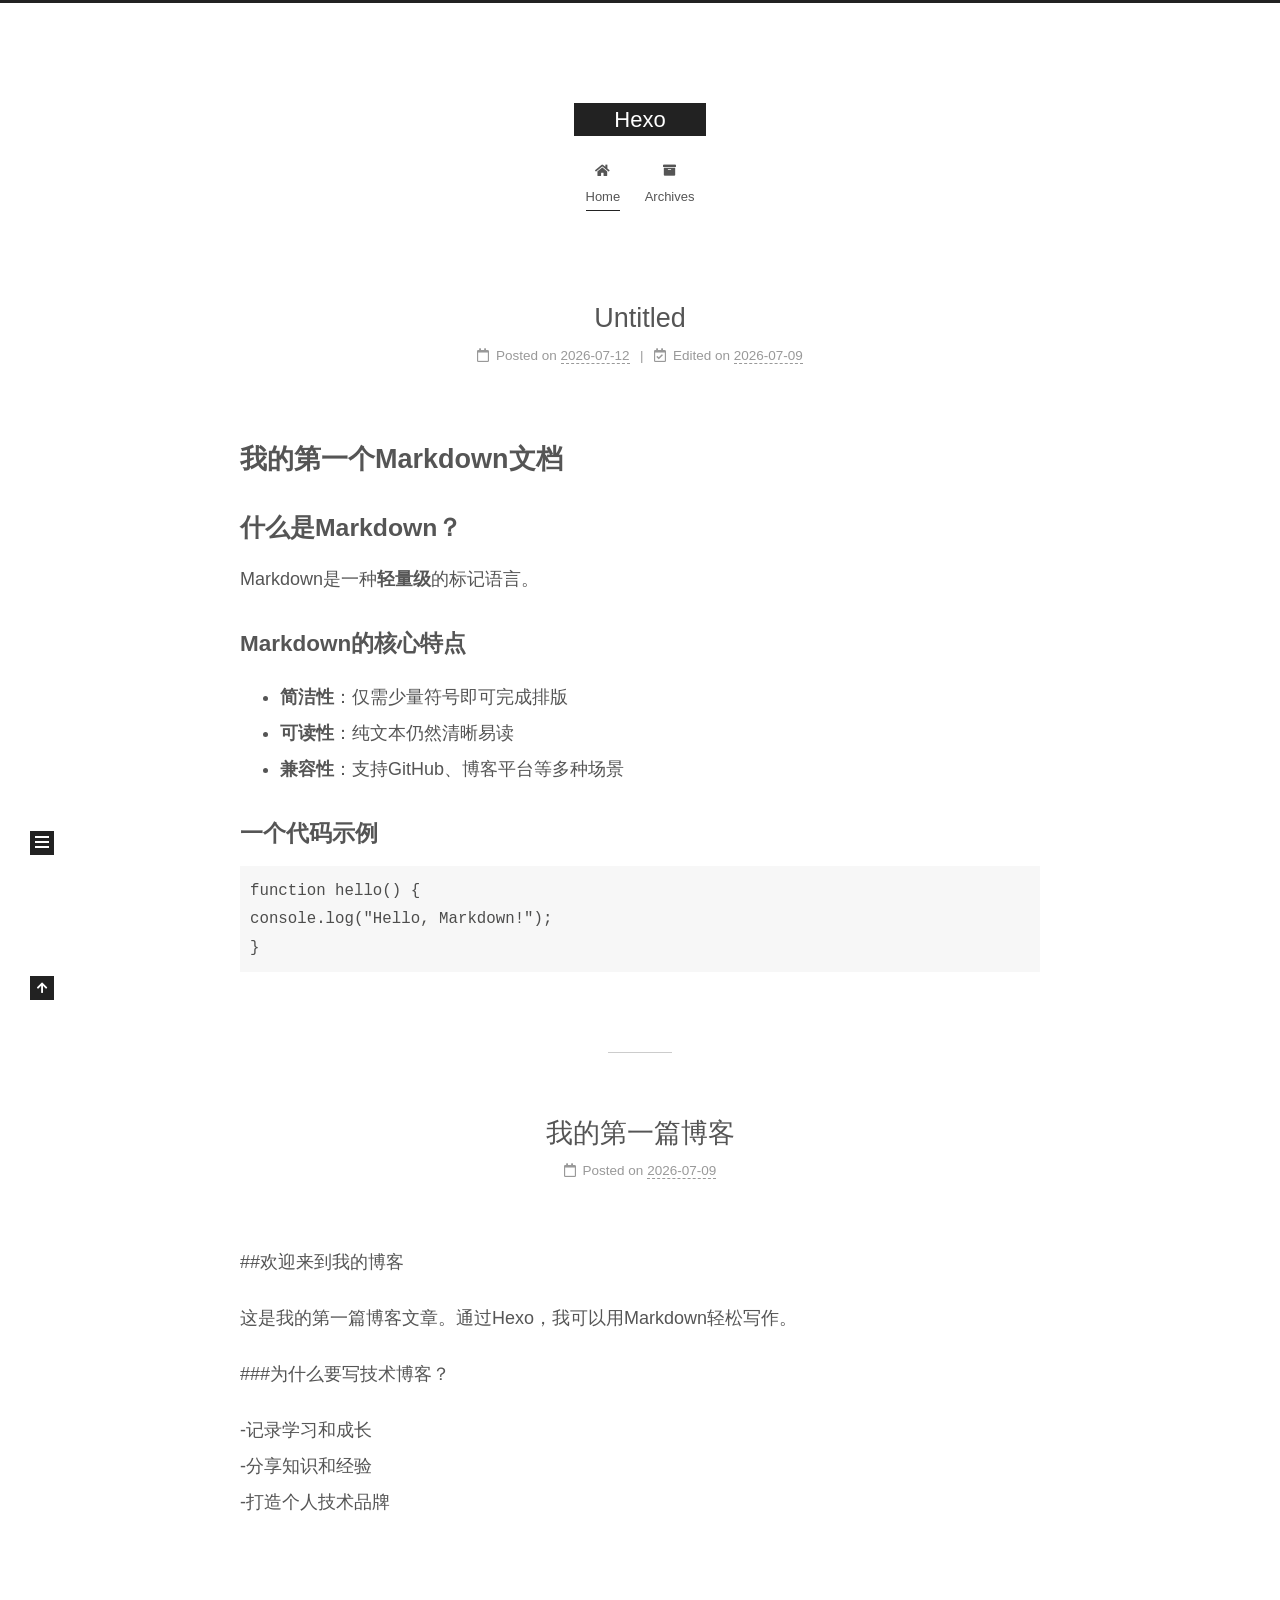
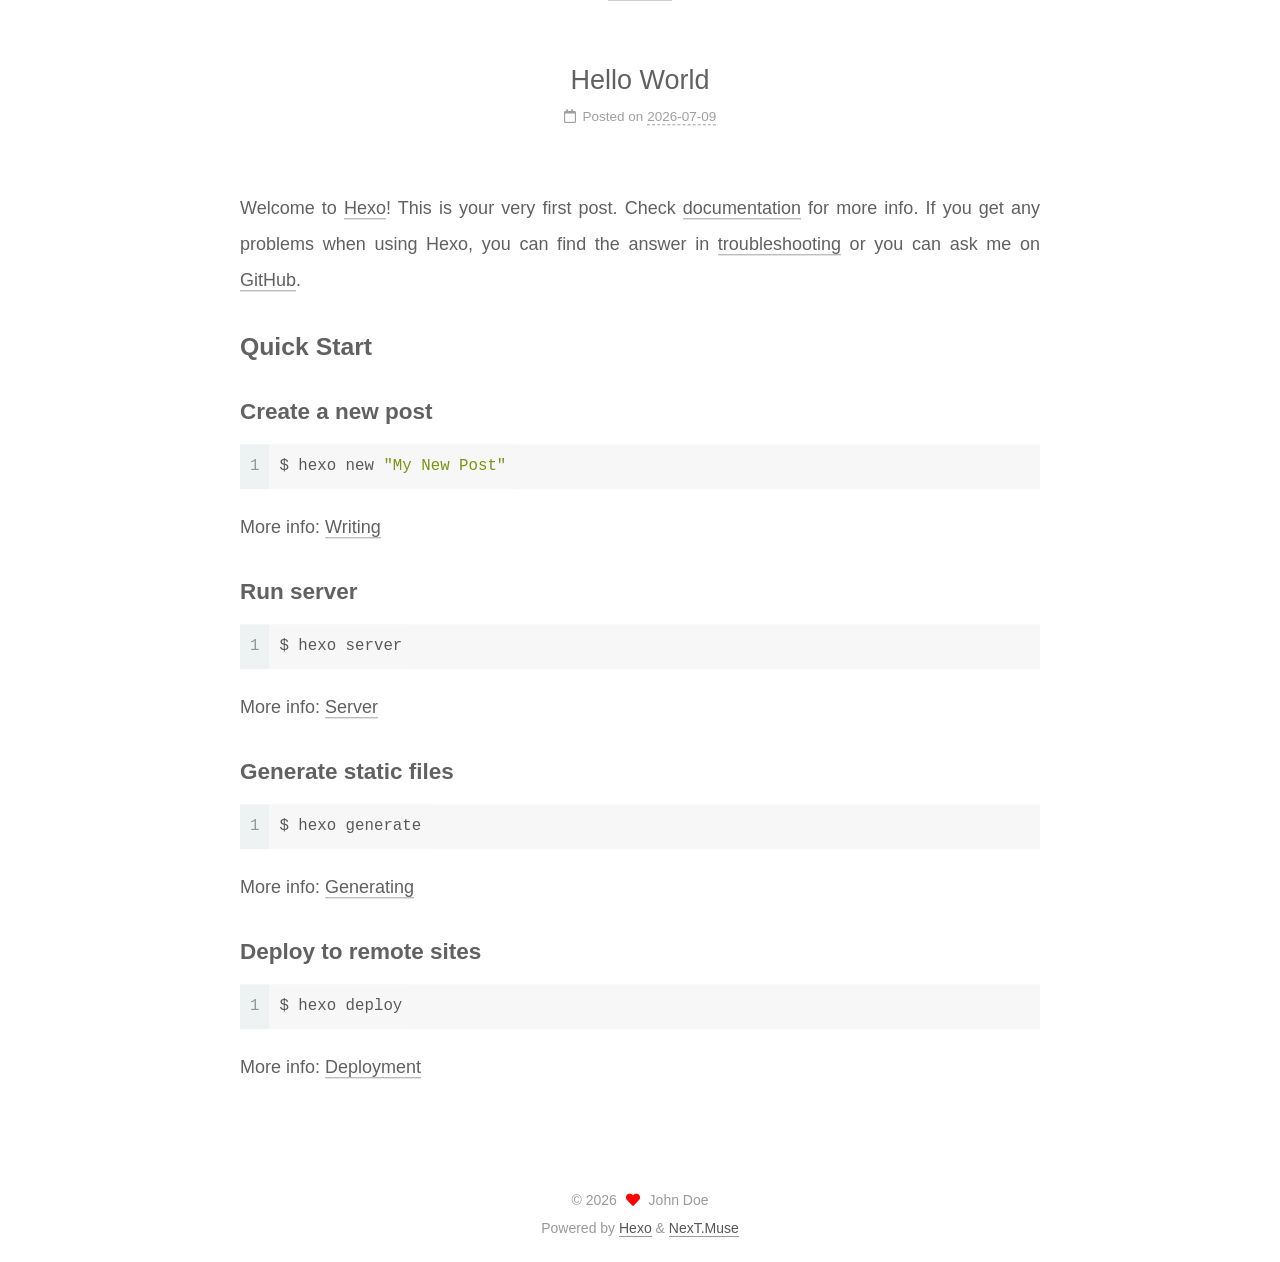
==== commit ec47c621: "Site updated: 2026-07-12 23:47:40" ====
--- a/index.html
+++ b/index.html
@@ -141,6 +141,80 @@
 
           <div class="content index posts-expand">
             
+      
+  
+  
+  <article itemscope itemtype="http://schema.org/Article" class="post-block" lang="en">
+    <link itemprop="mainEntityOfPage" href="http://example.com/2026/07/12/text/">
+
+    <span hidden itemprop="author" itemscope itemtype="http://schema.org/Person">
+      <meta itemprop="image" content="/images/avatar.gif">
+      <meta itemprop="name" content="John Doe">
+      <meta itemprop="description" content="">
+    </span>
+
+    <span hidden itemprop="publisher" itemscope itemtype="http://schema.org/Organization">
+      <meta itemprop="name" content="Hexo">
+    </span>
+      <header class="post-header">
+        <h2 class="post-title" itemprop="name headline">
+          
+            <a href="/2026/07/12/text/" class="post-title-link" itemprop="url">Untitled</a>
+        </h2>
+
+        <div class="post-meta">
+            <span class="post-meta-item">
+              <span class="post-meta-item-icon">
+                <i class="far fa-calendar"></i>
+              </span>
+              <span class="post-meta-item-text">Posted on</span>
+
+              <time title="Created: 2026-07-12 23:38:48" itemprop="dateCreated datePublished" datetime="2026-07-12T23:38:48+08:00">2026-07-12</time>
+            </span>
+              <span class="post-meta-item">
+                <span class="post-meta-item-icon">
+                  <i class="far fa-calendar-check"></i>
+                </span>
+                <span class="post-meta-item-text">Edited on</span>
+                <time title="Modified: 2026-07-09 23:27:29" itemprop="dateModified" datetime="2026-07-09T23:27:29+08:00">2026-07-09</time>
+              </span>
+
+          
+
+        </div>
+      </header>
+
+    
+    
+    
+    <div class="post-body" itemprop="articleBody">
+
+      
+          <h1 id="我的第一个Markdown文档"><a href="#我的第一个Markdown文档" class="headerlink" title="我的第一个Markdown文档"></a>我的第一个Markdown文档</h1><h2 id="什么是Markdown？"><a href="#什么是Markdown？" class="headerlink" title="什么是Markdown？"></a>什么是Markdown？</h2><p>Markdown是一种<strong>轻量级</strong>的标记语言。</p>
+<h3 id="Markdown的核心特点"><a href="#Markdown的核心特点" class="headerlink" title="Markdown的核心特点"></a>Markdown的核心特点</h3><ul>
+<li><strong>简洁性</strong>：仅需少量符号即可完成排版</li>
+<li><strong>可读性</strong>：纯文本仍然清晰易读</li>
+<li><strong>兼容性</strong>：支持GitHub、博客平台等多种场景</li>
+</ul>
+<h3 id="一个代码示例"><a href="#一个代码示例" class="headerlink" title="一个代码示例"></a>一个代码示例</h3><pre><code class="language-javascript">function hello() {
+console.log(&quot;Hello, Markdown!&quot;);
+}
+</code></pre>
+
+      
+    </div>
+
+    
+    
+    
+      <footer class="post-footer">
+        <div class="post-eof"></div>
+      </footer>
+  </article>
+  
+  
+  
+
       
   
   
@@ -339,7 +413,7 @@
       <div class="site-state-item site-state-posts">
           <a href="/archives/">
         
-          <span class="site-state-item-count">2</span>
+          <span class="site-state-item-count">3</span>
           <span class="site-state-item-name">posts</span>
         </a>
       </div>
--- a/css/main.css
+++ b/css/main.css
@@ -1168,7 +1168,7 @@
 }
 .links-of-author a::before,
 .links-of-author span.exturl::before {
-  background: #99009a;
+  background: #a84fe4;
   border-radius: 50%;
   content: ' ';
   display: inline-block;
